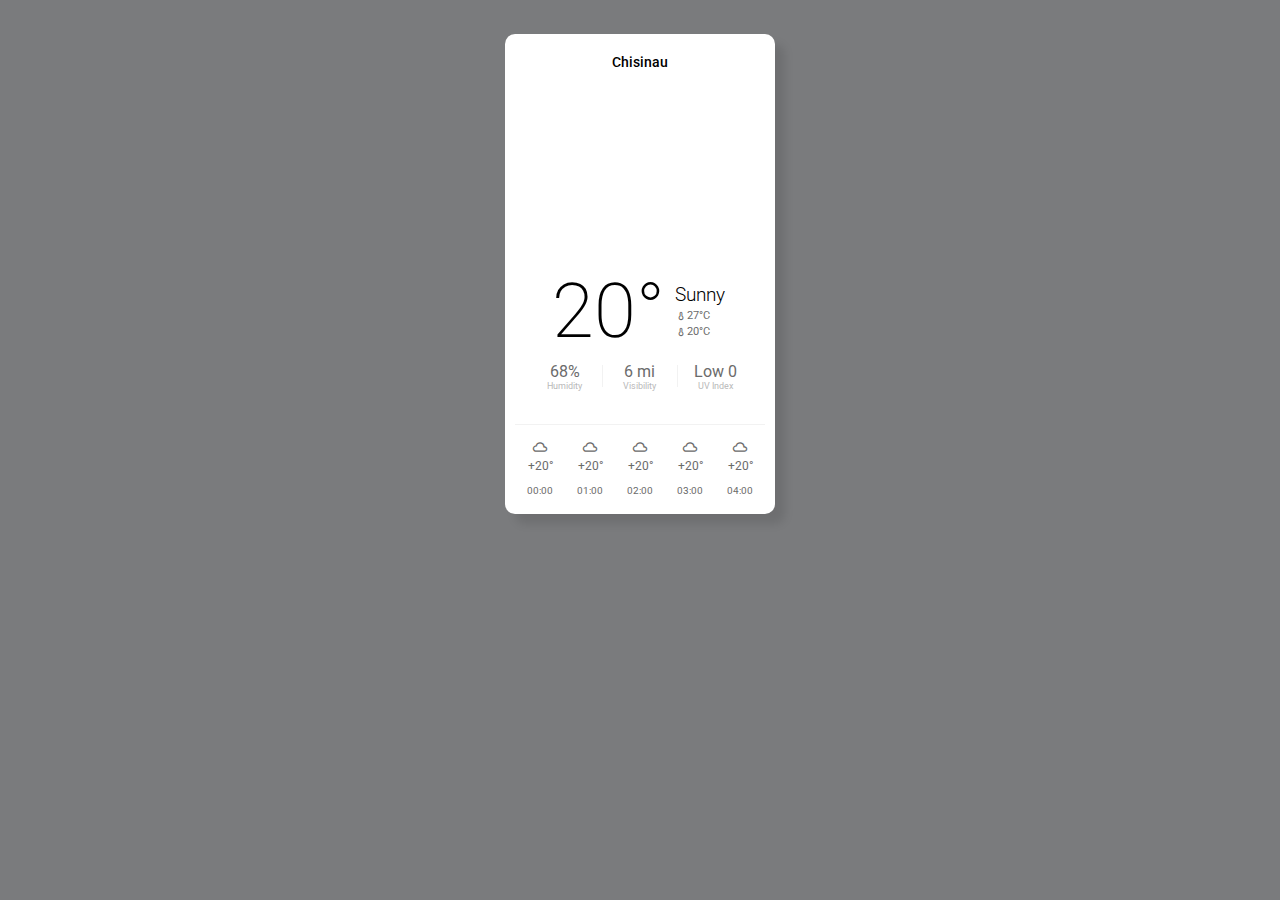
==== pages/weather.html @ 413cad7a "Created weather card" ====
<!DOCTYPE html>
<html lang="en">
<head>
    <meta charset="UTF-8">
    <meta name="viewport" content="width=device-width, initial-scale=1.0">
    <title>Weather</title>
    <link rel="shortcut icon" href="../assets/images/logo-white.png" />
    <link rel="stylesheet" href="../assets/css/style.css">
    <link rel="preconnect" href="https://fonts.googleapis.com">
    <link rel="preconnect" href="https://fonts.gstatic.com" crossorigin>
    <link href="https://fonts.googleapis.com/css2?family=Inter:wght@100..900&family=Roboto:ital,wght@0,100;0,300;0,400;0,500;0,700;0,900;1,100;1,300;1,400;1,500;1,700;1,900&display=swap" rel="stylesheet">
    <link rel="stylesheet" href="https://fonts.googleapis.com/css2?family=Material+Symbols+Outlined:opsz,wght,FILL,GRAD@24,400,0,0" />
</head>
<body>
    <div class="cards">
        <div class="card">
            <div class="city">
                Chisinau
            </div>
            <div class="main-info">
                <div class="current-temperature">20°</div>
                <div class="day-temperature">
                    <div class="weather-condition">Sunny</div>
                    <div class="temperature">
                        <span class="material-symbols-outlined">
                            thermometer 
                        </span>
                        <p>27°C</p>
                    </div>
                    <div class="temperature">
                        <span class="material-symbols-outlined">thermometer</span>
                        <p>20°C</p>
                    </div>
                </div>
            </div>
            <div class="additional-info">
                <div class="weather-detail">
                    <p>68%</p>
                    <h3>Humidity</h3>
                </div>
                <div class="vertical-line"></div>
                <div class="weather-detail">
                    <p>6 mi</p>
                    <h3>Visibility</h3>
                </div>
                <div class="vertical-line"></div>
                <div class="weather-detail">
                    <p>Low 0</p>
                    <h3>UV Index</h3>
                </div>
            </div>
            <div class="horizontal-line"></div>
            <div class="scrolling-line">
                <div class="temperature-clock">
                    <span class="material-symbols-outlined">cloud</span>
                    <p>+20°</p>
                    <h4>00:00</h4>
                </div>
                <div class="temperature-clock">
                    <span class="material-symbols-outlined">cloud</span>
                    <p>+20°</p>
                    <h4>01:00</h4>
                </div>
                <div class="temperature-clock">
                    <span class="material-symbols-outlined">cloud</span>
                    <p>+20°</p>
                    <h4>02:00</h4>
                </div>
                <div class="temperature-clock">
                    <span class="material-symbols-outlined">cloud</span>
                    <p>+20°</p>
                    <h4>03:00</h4>
                </div>
                <div class="temperature-clock">
                    <span class="material-symbols-outlined">cloud</span>
                    <p>+20°</p>
                    <h4>04:00</h4>
                </div>
                <div class="temperature-clock">
                    <span class="material-symbols-outlined">cloud</span>
                    <p>+20°</p>
                    <h4>05:00</h4>
                </div>
                <div class="temperature-clock">
                    <span class="material-symbols-outlined">cloud</span>
                    <p>+20°</p>
                    <h4>06:00</h4>
                </div>
                <div class="temperature-clock">
                    <span class="material-symbols-outlined">cloud</span>
                    <p>+20°</p>
                    <h4>07:00</h4>
                </div>
                <div class="temperature-clock">
                    <span class="material-symbols-outlined">cloud</span>
                    <p>+20°</p>
                    <h4>08:00</h4>
                </div>
                <div class="temperature-clock">
                    <span class="material-symbols-outlined">cloud</span>
                    <p>+20°</p>
                    <h4>09:00</h4>
                </div>
                <div class="temperature-clock">
                    <span class="material-symbols-outlined">cloud</span>
                    <p>+20°</p>
                    <h4>10:00</h4>
                </div>
                <div class="temperature-clock">
                    <span class="material-symbols-outlined">cloud</span>
                    <p>+20°</p>
                    <h4>11:00</h4>
                </div>
                <div class="temperature-clock">
                    <span class="material-symbols-outlined">cloud</span>
                    <p>+20°</p>
                    <h4>12:00</h4>
                </div>
                <div class="temperature-clock">
                    <span class="material-symbols-outlined">cloud</span>
                    <p>+20°</p>
                    <h4>13:00</h4>
                </div>
                <div class="temperature-clock">
                    <span class="material-symbols-outlined">cloud</span>
                    <p>+20°</p>
                    <h4>14:00</h4>
                </div>
                <div class="temperature-clock">
                    <span class="material-symbols-outlined">cloud</span>
                    <p>+20°</p>
                    <h4>15:00</h4>
                </div>
                <div class="temperature-clock">
                    <span class="material-symbols-outlined">cloud</span>
                    <p>+20°</p>
                    <h4>16:00</h4>
                </div>
                <div class="temperature-clock">
                    <span class="material-symbols-outlined">cloud</span>
                    <p>+20°</p>
                    <h4>17:00</h4>
                </div>
                <div class="temperature-clock">
                    <span class="material-symbols-outlined">cloud</span>
                    <p>+20°</p>
                    <h4>18:00</h4>
                </div>
                <div class="temperature-clock">
                    <span class="material-symbols-outlined">cloud</span>
                    <p>+20°</p>
                    <h4>19:00</h4>
                </div>
                <div class="temperature-clock">
                    <span class="material-symbols-outlined">cloud</span>
                    <p>+20°</p>
                    <h4>20:00</h4>
                </div>
                <div class="temperature-clock">
                    <span class="material-symbols-outlined">cloudy_snowing</span>
                    <p>-20°</p>
                    <h4>NOW</h4>
                </div>
                <div class="temperature-clock">
                    <span class="material-symbols-outlined">cloud</span>
                    <p>+20°</p>
                    <h4>22:00</h4>
                </div>
                <div class="temperature-clock">
                    <span class="material-symbols-outlined">cloud</span>
                    <p>+20°</p>
                    <h4>23:00</h4>
                </div>
            </div>
        </div>
    </div>
</body>
</html>
---- assets/css/style.css ----
* {
    font-family: "Roboto", sans-serif;
    font-weight: 200;
    font-style: normal;
}

body {
    background-color: rgb(122, 123, 125);
}

body, p, h3, h4 {
    margin: 0;
}

.cards {
    display: flex;
    justify-content: center;
    align-items: center;
}

.card {
    margin: 34px 28px 0;
    width: 250px;
    height: 460px;
    padding: 10px;
    border-radius: 10px;
    text-align: center;
    box-shadow: 10px 10px 10px rgba(0, 0, 0, 0.1);;
    background-color: rgb(255, 255, 255);
    transition: transform 0.3s ease-in-out;
}

.card:hover {
    transform: scale(1.05);
}

.city {
    margin-top: 10px;
    font-weight: 500;
    font-size: 14px;
}

.main-info {
    margin-top: 196px;
    height: 90px;
    display: flex;
    justify-content: center;
    align-items: center;
    width: 100%;
}

.current-temperature {
    width: 60%;
    margin-right: 4%;
    display: inline-block;
    font-size: 76px;
    text-align: right;
}

.day-temperature {
    width: 36%;
    height: 100%;
    display: inline-block;
    text-align: left;
}

.weather-condition {
    margin-top: 17px;
    font-size: 19px;
    font-weight: 300;
}

.temperature {
    margin-top: 3px;
    display: flex;
    justify-content: left;
    align-items: center;
    color: rgb(107, 107, 107);
}

.temperature span {
    font-size: 12px;
}

.temperature p {
    font-weight: 400;
    font-size: 11px;
}

.additional-info {
    height: 30px;
    padding: 5px;
    display: flex;
    justify-content: center;
    align-items: center;
}

.weather-detail {
    width: 31%;
}

.weather-detail p {
    font-size: 16px;
    font-weight: 400;
    color: rgb(107, 107, 107);
}

.weather-detail h3 {
    font-size: 9px;
    font-weight: 400;
    color: rgb(185, 185, 185);
}

.vertical-line {
    width: 1px;
    height: 75%;
    background-color: rgb(242, 242, 242);
}

.horizontal-line {
    width: 100%;
    height: 1px;
    margin-top: 28px;
    background-color: rgb(242, 242, 242);
}

.scrolling-line {
    margin-top: 14px;
    display: flex;
    overflow-x: scroll;
    white-space: nowrap;
    color: rgb(107, 107, 107);
    scrollbar-width: thin;
    scrollbar-color: transparent transparent;
}

.scrolling-line::-webkit-scrollbar {
    width: 12px;
}

.scrolling-line::-webkit-scrollbar-track {
    background-color: transparent; 
}

.scrolling-line::-webkit-scrollbar-thumb {
    background-color: transparent; 
}

.temperature-clock {
    min-width: 40px;
    margin: 0 5px;
}

.temperature-clock span {
    font-size: 16px;
}

.temperature-clock p {
    font-size: 12px;
    font-weight: 400;
}

.temperature-clock h4 {
    margin-top: 12px;
    font-size: 10px;
    font-weight: 400;
}
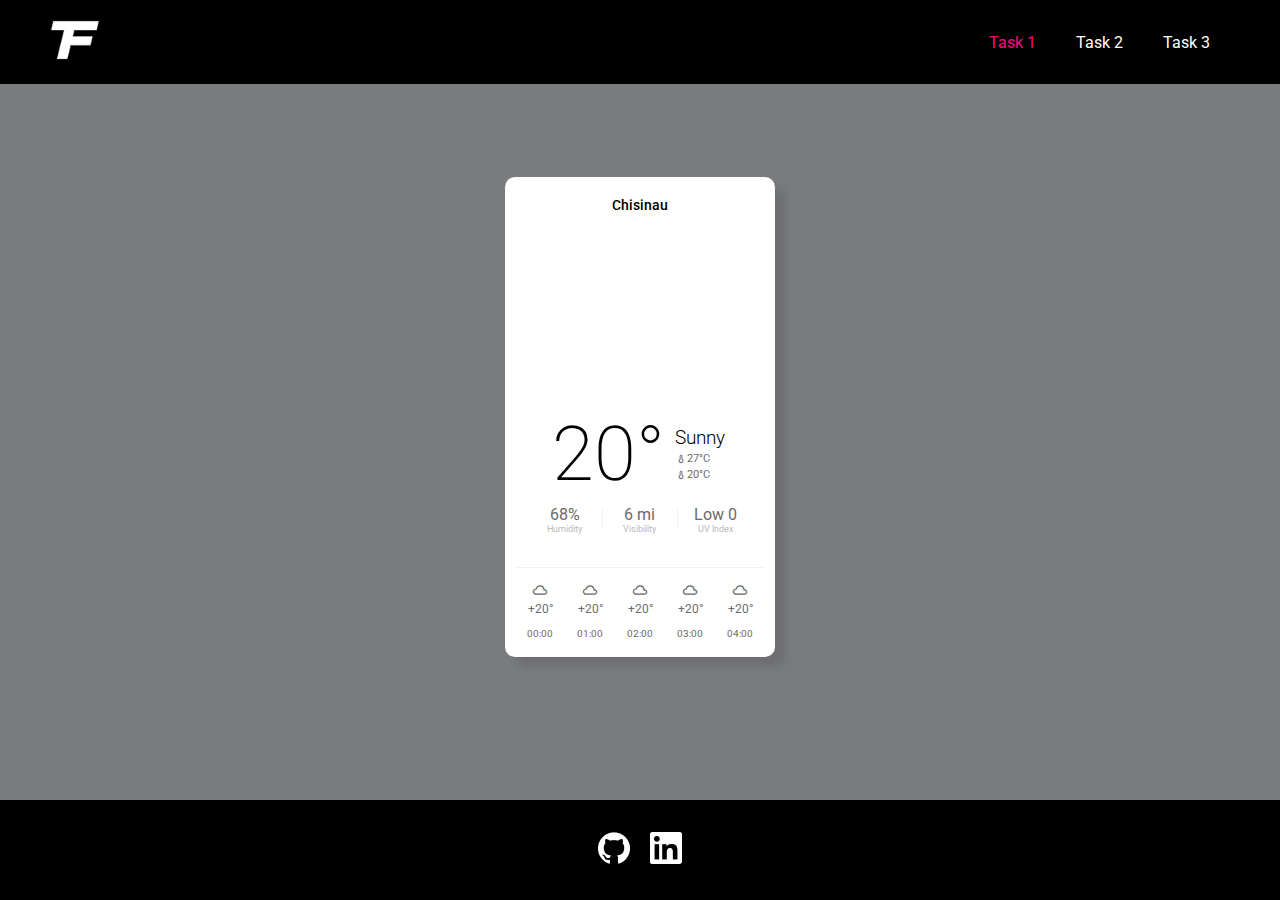
==== commit 54525c60: "Added headers and footers" ====
--- a/pages/weather.html
+++ b/pages/weather.html
@@ -6,173 +6,203 @@
     <title>Weather</title>
     <link rel="shortcut icon" href="../assets/images/logo-white.png" />
     <link rel="stylesheet" href="../assets/css/style.css">
+    <link rel="stylesheet" href="../assets/css/weather-stule.css">
+    <link rel="stylesheet" href="../assets/css/weather-card.css">
     <link rel="preconnect" href="https://fonts.googleapis.com">
     <link rel="preconnect" href="https://fonts.gstatic.com" crossorigin>
     <link href="https://fonts.googleapis.com/css2?family=Inter:wght@100..900&family=Roboto:ital,wght@0,100;0,300;0,400;0,500;0,700;0,900;1,100;1,300;1,400;1,500;1,700;1,900&display=swap" rel="stylesheet">
     <link rel="stylesheet" href="https://fonts.googleapis.com/css2?family=Material+Symbols+Outlined:opsz,wght,FILL,GRAD@24,400,0,0" />
 </head>
 <body>
-    <div class="cards">
-        <div class="card">
-            <div class="city">
-                Chisinau
-            </div>
-            <div class="main-info">
-                <div class="current-temperature">20°</div>
-                <div class="day-temperature">
-                    <div class="weather-condition">Sunny</div>
-                    <div class="temperature">
-                        <span class="material-symbols-outlined">
-                            thermometer 
-                        </span>
-                        <p>27°C</p>
-                    </div>
-                    <div class="temperature">
-                        <span class="material-symbols-outlined">thermometer</span>
-                        <p>20°C</p>
-                    </div>
-                </div>
-            </div>
-            <div class="additional-info">
-                <div class="weather-detail">
-                    <p>68%</p>
-                    <h3>Humidity</h3>
-                </div>
-                <div class="vertical-line"></div>
-                <div class="weather-detail">
-                    <p>6 mi</p>
-                    <h3>Visibility</h3>
-                </div>
-                <div class="vertical-line"></div>
-                <div class="weather-detail">
-                    <p>Low 0</p>
-                    <h3>UV Index</h3>
-                </div>
-            </div>
-            <div class="horizontal-line"></div>
-            <div class="scrolling-line">
-                <div class="temperature-clock">
-                    <span class="material-symbols-outlined">cloud</span>
-                    <p>+20°</p>
-                    <h4>00:00</h4>
-                </div>
-                <div class="temperature-clock">
-                    <span class="material-symbols-outlined">cloud</span>
-                    <p>+20°</p>
-                    <h4>01:00</h4>
-                </div>
-                <div class="temperature-clock">
-                    <span class="material-symbols-outlined">cloud</span>
-                    <p>+20°</p>
-                    <h4>02:00</h4>
-                </div>
-                <div class="temperature-clock">
-                    <span class="material-symbols-outlined">cloud</span>
-                    <p>+20°</p>
-                    <h4>03:00</h4>
-                </div>
-                <div class="temperature-clock">
-                    <span class="material-symbols-outlined">cloud</span>
-                    <p>+20°</p>
-                    <h4>04:00</h4>
-                </div>
-                <div class="temperature-clock">
-                    <span class="material-symbols-outlined">cloud</span>
-                    <p>+20°</p>
-                    <h4>05:00</h4>
-                </div>
-                <div class="temperature-clock">
-                    <span class="material-symbols-outlined">cloud</span>
-                    <p>+20°</p>
-                    <h4>06:00</h4>
-                </div>
-                <div class="temperature-clock">
-                    <span class="material-symbols-outlined">cloud</span>
-                    <p>+20°</p>
-                    <h4>07:00</h4>
-                </div>
-                <div class="temperature-clock">
-                    <span class="material-symbols-outlined">cloud</span>
-                    <p>+20°</p>
-                    <h4>08:00</h4>
-                </div>
-                <div class="temperature-clock">
-                    <span class="material-symbols-outlined">cloud</span>
-                    <p>+20°</p>
-                    <h4>09:00</h4>
-                </div>
-                <div class="temperature-clock">
-                    <span class="material-symbols-outlined">cloud</span>
-                    <p>+20°</p>
-                    <h4>10:00</h4>
-                </div>
-                <div class="temperature-clock">
-                    <span class="material-symbols-outlined">cloud</span>
-                    <p>+20°</p>
-                    <h4>11:00</h4>
-                </div>
-                <div class="temperature-clock">
-                    <span class="material-symbols-outlined">cloud</span>
-                    <p>+20°</p>
-                    <h4>12:00</h4>
-                </div>
-                <div class="temperature-clock">
-                    <span class="material-symbols-outlined">cloud</span>
-                    <p>+20°</p>
-                    <h4>13:00</h4>
-                </div>
-                <div class="temperature-clock">
-                    <span class="material-symbols-outlined">cloud</span>
-                    <p>+20°</p>
-                    <h4>14:00</h4>
-                </div>
-                <div class="temperature-clock">
-                    <span class="material-symbols-outlined">cloud</span>
-                    <p>+20°</p>
-                    <h4>15:00</h4>
-                </div>
-                <div class="temperature-clock">
-                    <span class="material-symbols-outlined">cloud</span>
-                    <p>+20°</p>
-                    <h4>16:00</h4>
-                </div>
-                <div class="temperature-clock">
-                    <span class="material-symbols-outlined">cloud</span>
-                    <p>+20°</p>
-                    <h4>17:00</h4>
-                </div>
-                <div class="temperature-clock">
-                    <span class="material-symbols-outlined">cloud</span>
-                    <p>+20°</p>
-                    <h4>18:00</h4>
-                </div>
-                <div class="temperature-clock">
-                    <span class="material-symbols-outlined">cloud</span>
-                    <p>+20°</p>
-                    <h4>19:00</h4>
-                </div>
-                <div class="temperature-clock">
-                    <span class="material-symbols-outlined">cloud</span>
-                    <p>+20°</p>
-                    <h4>20:00</h4>
-                </div>
-                <div class="temperature-clock">
-                    <span class="material-symbols-outlined">cloudy_snowing</span>
-                    <p>-20°</p>
-                    <h4>NOW</h4>
-                </div>
-                <div class="temperature-clock">
-                    <span class="material-symbols-outlined">cloud</span>
-                    <p>+20°</p>
-                    <h4>22:00</h4>
-                </div>
-                <div class="temperature-clock">
-                    <span class="material-symbols-outlined">cloud</span>
-                    <p>+20°</p>
-                    <h4>23:00</h4>
+    <header>
+        <div class="content">
+            <div class="logo">
+                <a href="../index.html">
+                    <img width="50px" src="../assets/images/logo-white.png" alt="">
+                </a>
+            </div>
+            <div class="tasks">
+                <a class="button-1 active" href="">Task 1</a>
+                <a class="button-1" href="composition-of-the-groups-of-the-world-сhampionship-2022.html">Task 2</a>
+                <a class="button-1" href="https://fedotick.github.io/BMWM8/" target="_blank" rel="noopener noreferrer">Task 3</a>
+            </div>
+        </div>
+    </header>
+    <div class="content center">
+        <div class="cards">
+            <div class="card">
+                <div class="city">
+                    Chisinau
+                </div>
+                <div class="main-info">
+                    <div class="current-temperature">20°</div>
+                    <div class="day-temperature">
+                        <div class="weather-condition">Sunny</div>
+                        <div class="temperature">
+                            <span class="material-symbols-outlined">
+                                thermometer 
+                            </span>
+                            <p>27°C</p>
+                        </div>
+                        <div class="temperature">
+                            <span class="material-symbols-outlined">thermometer</span>
+                            <p>20°C</p>
+                        </div>
+                    </div>
+                </div>
+                <div class="additional-info">
+                    <div class="weather-detail">
+                        <p>68%</p>
+                        <h3>Humidity</h3>
+                    </div>
+                    <div class="vertical-line"></div>
+                    <div class="weather-detail">
+                        <p>6 mi</p>
+                        <h3>Visibility</h3>
+                    </div>
+                    <div class="vertical-line"></div>
+                    <div class="weather-detail">
+                        <p>Low 0</p>
+                        <h3>UV Index</h3>
+                    </div>
+                </div>
+                <div class="horizontal-line"></div>
+                <div class="scrolling-line">
+                    <div class="temperature-clock">
+                        <span class="material-symbols-outlined">cloud</span>
+                        <p>+20°</p>
+                        <h4>00:00</h4>
+                    </div>
+                    <div class="temperature-clock">
+                        <span class="material-symbols-outlined">cloud</span>
+                        <p>+20°</p>
+                        <h4>01:00</h4>
+                    </div>
+                    <div class="temperature-clock">
+                        <span class="material-symbols-outlined">cloud</span>
+                        <p>+20°</p>
+                        <h4>02:00</h4>
+                    </div>
+                    <div class="temperature-clock">
+                        <span class="material-symbols-outlined">cloud</span>
+                        <p>+20°</p>
+                        <h4>03:00</h4>
+                    </div>
+                    <div class="temperature-clock">
+                        <span class="material-symbols-outlined">cloud</span>
+                        <p>+20°</p>
+                        <h4>04:00</h4>
+                    </div>
+                    <div class="temperature-clock">
+                        <span class="material-symbols-outlined">cloud</span>
+                        <p>+20°</p>
+                        <h4>05:00</h4>
+                    </div>
+                    <div class="temperature-clock">
+                        <span class="material-symbols-outlined">cloud</span>
+                        <p>+20°</p>
+                        <h4>06:00</h4>
+                    </div>
+                    <div class="temperature-clock">
+                        <span class="material-symbols-outlined">cloud</span>
+                        <p>+20°</p>
+                        <h4>07:00</h4>
+                    </div>
+                    <div class="temperature-clock">
+                        <span class="material-symbols-outlined">cloud</span>
+                        <p>+20°</p>
+                        <h4>08:00</h4>
+                    </div>
+                    <div class="temperature-clock">
+                        <span class="material-symbols-outlined">cloud</span>
+                        <p>+20°</p>
+                        <h4>09:00</h4>
+                    </div>
+                    <div class="temperature-clock">
+                        <span class="material-symbols-outlined">cloud</span>
+                        <p>+20°</p>
+                        <h4>10:00</h4>
+                    </div>
+                    <div class="temperature-clock">
+                        <span class="material-symbols-outlined">cloud</span>
+                        <p>+20°</p>
+                        <h4>11:00</h4>
+                    </div>
+                    <div class="temperature-clock">
+                        <span class="material-symbols-outlined">cloud</span>
+                        <p>+20°</p>
+                        <h4>12:00</h4>
+                    </div>
+                    <div class="temperature-clock">
+                        <span class="material-symbols-outlined">cloud</span>
+                        <p>+20°</p>
+                        <h4>13:00</h4>
+                    </div>
+                    <div class="temperature-clock">
+                        <span class="material-symbols-outlined">cloud</span>
+                        <p>+20°</p>
+                        <h4>14:00</h4>
+                    </div>
+                    <div class="temperature-clock">
+                        <span class="material-symbols-outlined">cloud</span>
+                        <p>+20°</p>
+                        <h4>15:00</h4>
+                    </div>
+                    <div class="temperature-clock">
+                        <span class="material-symbols-outlined">cloud</span>
+                        <p>+20°</p>
+                        <h4>16:00</h4>
+                    </div>
+                    <div class="temperature-clock">
+                        <span class="material-symbols-outlined">cloud</span>
+                        <p>+20°</p>
+                        <h4>17:00</h4>
+                    </div>
+                    <div class="temperature-clock">
+                        <span class="material-symbols-outlined">cloud</span>
+                        <p>+20°</p>
+                        <h4>18:00</h4>
+                    </div>
+                    <div class="temperature-clock">
+                        <span class="material-symbols-outlined">cloud</span>
+                        <p>+20°</p>
+                        <h4>19:00</h4>
+                    </div>
+                    <div class="temperature-clock">
+                        <span class="material-symbols-outlined">cloud</span>
+                        <p>+20°</p>
+                        <h4>20:00</h4>
+                    </div>
+                    <div class="temperature-clock">
+                        <span class="material-symbols-outlined">cloudy_snowing</span>
+                        <p>-20°</p>
+                        <h4>NOW</h4>
+                    </div>
+                    <div class="temperature-clock">
+                        <span class="material-symbols-outlined">cloud</span>
+                        <p>+20°</p>
+                        <h4>22:00</h4>
+                    </div>
+                    <div class="temperature-clock">
+                        <span class="material-symbols-outlined">cloud</span>
+                        <p>+20°</p>
+                        <h4>23:00</h4>
+                    </div>
                 </div>
             </div>
         </div>
     </div>
+    <footer>
+        <div class="content center">
+            <div class="links">
+                <a href="https://github.com/fedotick" target="_blank" rel="noopener noreferrer">
+                    <img src="../assets/images/social-media-icons/github-white.png" alt="GitHub">
+                </a>
+                <a href="https://www.linkedin.com/in/fe-dot/" target="_blank" rel="noopener noreferrer">
+                    <img src="../assets/images/social-media-icons/linkedin-white.png" alt="LinkedIn">
+                </a>
+            </div>
+        </div>
+    </footer>
 </body>
 </html>--- a/assets/css/style.css
+++ b/assets/css/style.css
@@ -1,167 +1,116 @@
-* {
-    font-family: "Roboto", sans-serif;
-    font-weight: 200;
-    font-style: normal;
-}
+/* <link rel="preconnect" href="https://fonts.googleapis.com">
+<link rel="preconnect" href="https://fonts.gstatic.com" crossorigin>
+<link href="https://fonts.googleapis.com/css2?family=Inter:wght@100..900&family=Roboto:ital,wght@0,100;0,300;0,400;0,500;0,700;0,900;1,100;1,300;1,400;1,500;1,700;1,900&display=swap" rel="stylesheet"> */
 
 body {
-    background-color: rgb(122, 123, 125);
-}
-
-body, p, h3, h4 {
+    display: flex;
+    flex-direction: column;
+    min-height: 100vh;
     margin: 0;
 }
 
-.cards {
+header {
+    position: fixed;
+    top: 0;
+    width: 100%;
+    height: 84px;
+    background-color: black;
+}
+
+.content {
+    width: 1180px;
+    height: 100%;
+    margin: auto;
     display: flex;
-    justify-content: center;
     align-items: center;
 }
 
-.card {
-    margin: 34px 28px 0;
-    width: 250px;
-    height: 460px;
-    padding: 10px;
-    border-radius: 10px;
-    text-align: center;
-    box-shadow: 10px 10px 10px rgba(0, 0, 0, 0.1);;
-    background-color: rgb(255, 255, 255);
-    transition: transform 0.3s ease-in-out;
+.content.center {
+    justify-content: center;
 }
 
-.card:hover {
-    transform: scale(1.05);
+.logo {
+    width: 50px;
 }
 
-.city {
-    margin-top: 10px;
-    font-weight: 500;
-    font-size: 14px;
-}
-
-.main-info {
-    margin-top: 196px;
-    height: 90px;
+.tasks {
+    width: 1130px;
+    height: 100%;
     display: flex;
-    justify-content: center;
-    align-items: center;
-    width: 100%;
-}
-
-.current-temperature {
-    width: 60%;
-    margin-right: 4%;
-    display: inline-block;
-    font-size: 76px;
-    text-align: right;
-}
-
-.day-temperature {
-    width: 36%;
-    height: 100%;
-    display: inline-block;
-    text-align: left;
-}
-
-.weather-condition {
-    margin-top: 17px;
-    font-size: 19px;
-    font-weight: 300;
-}
-
-.temperature {
-    margin-top: 3px;
-    display: flex;
-    justify-content: left;
-    align-items: center;
-    color: rgb(107, 107, 107);
-}
-
-.temperature span {
-    font-size: 12px;
-}
-
-.temperature p {
-    font-weight: 400;
-    font-size: 11px;
-}
-
-.additional-info {
-    height: 30px;
-    padding: 5px;
-    display: flex;
-    justify-content: center;
+    justify-content: flex-end;
     align-items: center;
 }
 
-.weather-detail {
-    width: 31%;
+.button-1 {
+    font-family: "Roboto", sans-serif;
+    display: flex;
+    align-items: center;
+    padding: 20px;
+    height: calc(100% - 40px);
+    text-decoration: none;
+    color: rgb(255, 255, 255);
+    transition: all 0.1s ease-in-out;
 }
 
-.weather-detail p {
-    font-size: 16px;
-    font-weight: 400;
-    color: rgb(107, 107, 107);
+.button-1:hover {
+    height: calc(100% - 45px);
+    background-color: rgba(255, 255, 255, 0.1);
+    border-bottom: 5px solid rgb(255, 6, 125);
 }
 
-.weather-detail h3 {
-    font-size: 9px;
-    font-weight: 400;
-    color: rgb(185, 185, 185);
+.button-1.active {
+    color: rgb(255, 6, 125);
+    height: calc(100% - 45px);
 }
 
-.vertical-line {
-    width: 1px;
-    height: 75%;
-    background-color: rgb(242, 242, 242);
+.buttons {
+    width: 100%;
+    justify-content: center;
+    display: flex;
 }
 
-.horizontal-line {
-    width: 100%;
-    height: 1px;
-    margin-top: 28px;
-    background-color: rgb(242, 242, 242);
+.button-2 {
+    font-family: "Roboto", sans-serif;
+    padding: 15px 70px;
+    border-radius: 100px;
+    color: rgb(0, 0, 0);
+    box-shadow: inset 0 0 0 1px rgb(0, 0, 0);
+    display: flex;
+    align-items: center;
+    justify-content: center;
+    text-decoration: none;
+    font-size: 18px;
+    margin: 0 25px;
+    transition: all 0.1s ease-in-out;
 }
 
-.scrolling-line {
-    margin-top: 14px;
-    display: flex;
-    overflow-x: scroll;
-    white-space: nowrap;
-    color: rgb(107, 107, 107);
-    scrollbar-width: thin;
-    scrollbar-color: transparent transparent;
+.button-2:hover {
+    font-weight: 600;
+    color: rgb(255, 6, 125);
+    box-shadow: inset 0 0 0 3px rgb(255, 6, 125);
 }
 
-.scrolling-line::-webkit-scrollbar {
-    width: 12px;
+footer {
+    background-color: rgb(0, 0, 0);
+    height: 100px;
 }
 
-.scrolling-line::-webkit-scrollbar-track {
-    background-color: transparent; 
+.links {
+    display: flex;
+    align-items: center;
+    justify-content: center;
 }
 
-.scrolling-line::-webkit-scrollbar-thumb {
-    background-color: transparent; 
+.links img {
+    width: 32px;
+    margin: 0 10px;
+    transition: all 0.1s ease-in-out;
 }
 
-.temperature-clock {
-    min-width: 40px;
-    margin: 0 5px;
+.links img:hover {
+    scale: 1.25;
 }
 
-.temperature-clock span {
-    font-size: 16px;
+.mrg-t-84 {
+    margin-top: 84px;
 }
-
-.temperature-clock p {
-    font-size: 12px;
-    font-weight: 400;
-}
-
-.temperature-clock h4 {
-    margin-top: 12px;
-    font-size: 10px;
-    font-weight: 400;
-}
--- a/assets/css/weather-stule.css
+++ b/assets/css/weather-stule.css
@@ -0,0 +1,10 @@
+body {
+    margin: 0;
+    background-color: rgb(122, 123, 125);
+}
+
+.cards {
+    display: flex;
+    justify-content: center;
+    align-items: center;
+}--- a/assets/css/weather-card.css
+++ b/assets/css/weather-card.css
@@ -0,0 +1,160 @@
+/* <link rel="preconnect" href="https://fonts.googleapis.com">
+<link rel="preconnect" href="https://fonts.gstatic.com" crossorigin>
+<link href="https://fonts.googleapis.com/css2?family=Inter:wght@100..900&family=Roboto:ital,wght@0,100;0,300;0,400;0,500;0,700;0,900;1,100;1,300;1,400;1,500;1,700;1,900&display=swap" rel="stylesheet"> */
+
+.card {
+    margin: 34px 28px 0;
+    width: 250px;
+    height: 460px;
+    padding: 10px;
+    border-radius: 10px;
+    font-family: "Roboto", sans-serif;
+    font-weight: 200;
+    font-style: normal;
+    text-align: center;
+    box-shadow: 10px 10px 10px rgba(0, 0, 0, 0.1);;
+    background-color: rgb(255, 255, 255);
+    transition: transform 0.3s ease-in-out;
+}
+
+.card p,
+.card h3,
+.card h4 {
+    margin: 0;
+}
+
+.card:hover {
+    transform: scale(1.05);
+}
+
+.city {
+    margin-top: 10px;
+    font-weight: 500;
+    font-size: 14px;
+}
+
+.main-info {
+    margin-top: 196px;
+    height: 90px;
+    display: flex;
+    justify-content: center;
+    align-items: center;
+    width: 100%;
+}
+
+.current-temperature {
+    width: 60%;
+    margin-right: 4%;
+    display: inline-block;
+    font-size: 76px;
+    text-align: right;
+}
+
+.day-temperature {
+    width: 36%;
+    height: 100%;
+    display: inline-block;
+    text-align: left;
+}
+
+.weather-condition {
+    margin-top: 17px;
+    font-size: 19px;
+    font-weight: 300;
+}
+
+.temperature {
+    margin-top: 3px;
+    display: flex;
+    justify-content: left;
+    align-items: center;
+    color: rgb(107, 107, 107);
+}
+
+.temperature span {
+    font-size: 12px;
+}
+
+.temperature p {
+    font-weight: 400;
+    font-size: 11px;
+}
+
+.additional-info {
+    height: 30px;
+    padding: 5px;
+    display: flex;
+    justify-content: center;
+    align-items: center;
+}
+
+.weather-detail {
+    width: 31%;
+}
+
+.weather-detail p {
+    font-size: 16px;
+    font-weight: 400;
+    color: rgb(107, 107, 107);
+}
+
+.weather-detail h3 {
+    font-size: 9px;
+    font-weight: 400;
+    color: rgb(185, 185, 185);
+}
+
+.vertical-line {
+    width: 1px;
+    height: 75%;
+    background-color: rgb(242, 242, 242);
+}
+
+.horizontal-line {
+    width: 100%;
+    height: 1px;
+    margin-top: 28px;
+    background-color: rgb(242, 242, 242);
+}
+
+.scrolling-line {
+    margin-top: 14px;
+    display: flex;
+    overflow-x: scroll;
+    white-space: nowrap;
+    color: rgb(107, 107, 107);
+    scrollbar-width: thin;
+    scrollbar-color: transparent transparent;
+}
+
+.scrolling-line::-webkit-scrollbar {
+    width: 12px;
+}
+
+.scrolling-line::-webkit-scrollbar-track {
+    background-color: transparent; 
+}
+
+.scrolling-line::-webkit-scrollbar-thumb {
+    background-color: transparent; 
+}
+
+.temperature-clock {
+    min-width: 40px;
+    margin: 0 5px;
+}
+
+.temperature-clock span {
+    font-size: 16px;
+}
+
+.temperature-clock p {
+    font-size: 12px;
+    font-weight: 400;
+}
+
+.temperature-clock h4 {
+    margin-top: 12px;
+    font-size: 10px;
+    font-weight: 400;
+}
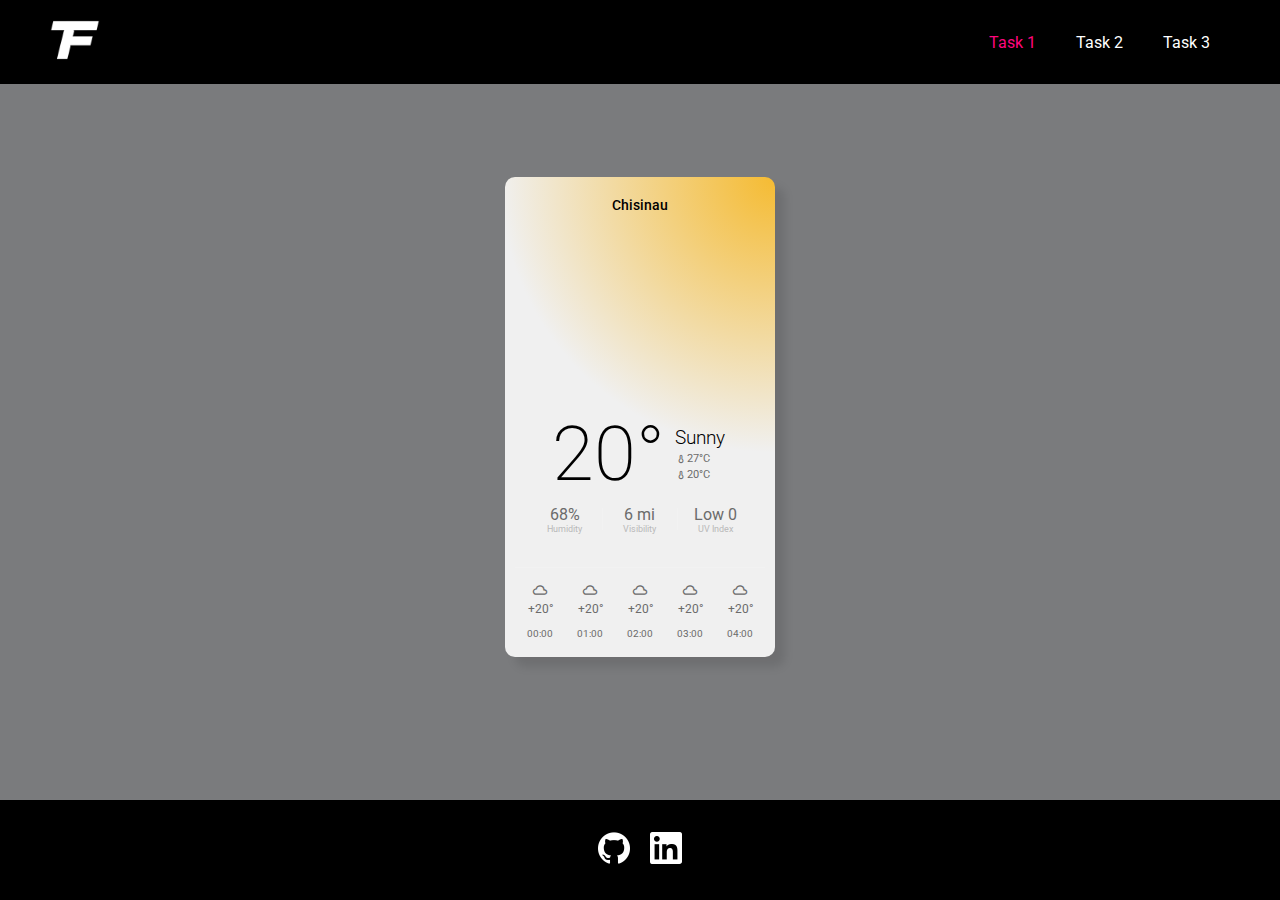
==== commit 01618c4e: "Added styles" ====
--- a/pages/weather.html
+++ b/pages/weather.html
@@ -30,7 +30,7 @@
     </header>
     <div class="content center">
         <div class="cards">
-            <div class="card">
+            <div class="card sunny">
                 <div class="city">
                     Chisinau
                 </div>
--- a/assets/css/style.css
+++ b/assets/css/style.css
@@ -22,6 +22,7 @@
     height: 100%;
     margin: auto;
     display: flex;
+    flex-wrap: wrap;
     align-items: center;
 }
 
--- a/assets/css/weather-card.css
+++ b/assets/css/weather-card.css
@@ -12,7 +12,7 @@
     font-weight: 200;
     font-style: normal;
     text-align: center;
-    box-shadow: 10px 10px 10px rgba(0, 0, 0, 0.1);;
+    box-shadow: 10px 10px 10px rgba(0, 0, 0, 0.1);
     background-color: rgb(255, 255, 255);
     transition: transform 0.3s ease-in-out;
 }
@@ -25,6 +25,7 @@
 
 .card:hover {
     transform: scale(1.05);
+    box-shadow: 0 0 10px rgba(0, 0, 0, 0);
 }
 
 .city {
@@ -158,3 +159,7 @@
     font-size: 10px;
     font-weight: 400;
 }
+
+.sunny {
+    background: radial-gradient(circle at 100% 0%, rgb(245, 187, 50), rgb(240, 240, 240) 50%);
+}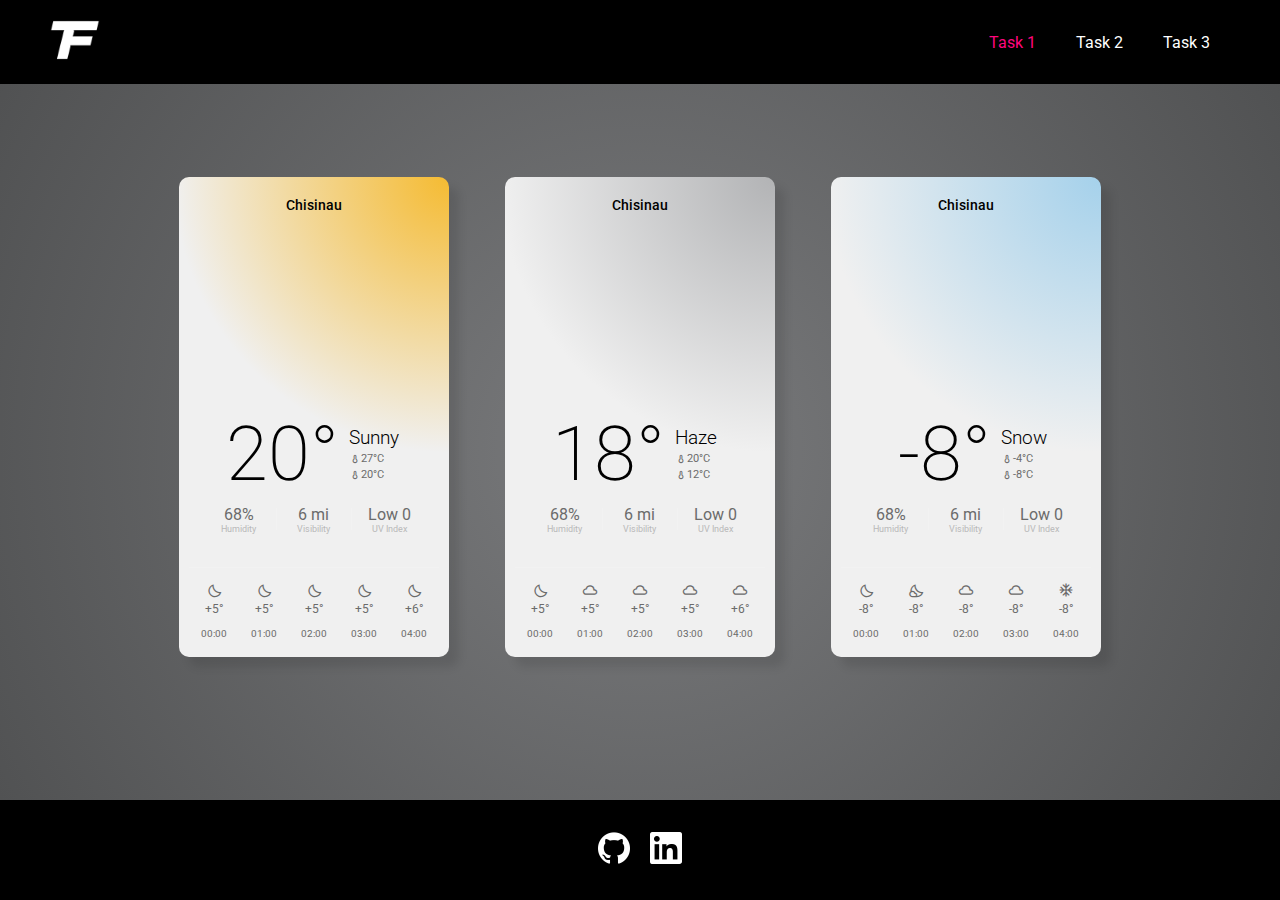
==== commit c4796703: "Added all information from the task" ====
--- a/pages/weather.html
+++ b/pages/weather.html
@@ -39,9 +39,7 @@
                     <div class="day-temperature">
                         <div class="weather-condition">Sunny</div>
                         <div class="temperature">
-                            <span class="material-symbols-outlined">
-                                thermometer 
-                            </span>
+                            <span class="material-symbols-outlined">thermometer</span>
                             <p>27°C</p>
                         </div>
                         <div class="temperature">
@@ -69,123 +67,439 @@
                 <div class="horizontal-line"></div>
                 <div class="scrolling-line">
                     <div class="temperature-clock">
-                        <span class="material-symbols-outlined">cloud</span>
-                        <p>+20°</p>
+                        <span class="material-symbols-outlined">clear_night</span>
+                        <p>+5°</p>
                         <h4>00:00</h4>
                     </div>
                     <div class="temperature-clock">
-                        <span class="material-symbols-outlined">cloud</span>
-                        <p>+20°</p>
+                        <span class="material-symbols-outlined">clear_night</span>
+                        <p>+5°</p>
                         <h4>01:00</h4>
                     </div>
                     <div class="temperature-clock">
-                        <span class="material-symbols-outlined">cloud</span>
-                        <p>+20°</p>
+                        <span class="material-symbols-outlined">clear_night</span>
+                        <p>+5°</p>
                         <h4>02:00</h4>
                     </div>
                     <div class="temperature-clock">
-                        <span class="material-symbols-outlined">cloud</span>
-                        <p>+20°</p>
+                        <span class="material-symbols-outlined">clear_night</span>
+                        <p>+5°</p>
                         <h4>03:00</h4>
                     </div>
                     <div class="temperature-clock">
-                        <span class="material-symbols-outlined">cloud</span>
-                        <p>+20°</p>
+                        <span class="material-symbols-outlined">clear_night</span>
+                        <p>+6°</p>
                         <h4>04:00</h4>
                     </div>
                     <div class="temperature-clock">
                         <span class="material-symbols-outlined">cloud</span>
-                        <p>+20°</p>
+                        <p>+6°</p>
                         <h4>05:00</h4>
                     </div>
                     <div class="temperature-clock">
                         <span class="material-symbols-outlined">cloud</span>
-                        <p>+20°</p>
+                        <p>+6°</p>
                         <h4>06:00</h4>
                     </div>
                     <div class="temperature-clock">
-                        <span class="material-symbols-outlined">cloud</span>
-                        <p>+20°</p>
+                        <span class="material-symbols-outlined">sunny</span>
+                        <p>+7°</p>
                         <h4>07:00</h4>
                     </div>
                     <div class="temperature-clock">
-                        <span class="material-symbols-outlined">cloud</span>
-                        <p>+20°</p>
+                        <span class="material-symbols-outlined">sunny</span>
+                        <p>+8°</p>
                         <h4>08:00</h4>
                     </div>
                     <div class="temperature-clock">
-                        <span class="material-symbols-outlined">cloud</span>
-                        <p>+20°</p>
+                        <span class="material-symbols-outlined">sunny</span>
+                        <p>+9°</p>
                         <h4>09:00</h4>
                     </div>
                     <div class="temperature-clock">
-                        <span class="material-symbols-outlined">cloud</span>
-                        <p>+20°</p>
+                        <span class="material-symbols-outlined">sunny</span>
+                        <p>+11°</p>
                         <h4>10:00</h4>
                     </div>
                     <div class="temperature-clock">
-                        <span class="material-symbols-outlined">cloud</span>
-                        <p>+20°</p>
+                        <span class="material-symbols-outlined">sunny</span>
+                        <p>+13°</p>
                         <h4>11:00</h4>
                     </div>
                     <div class="temperature-clock">
-                        <span class="material-symbols-outlined">cloud</span>
-                        <p>+20°</p>
+                        <span class="material-symbols-outlined">sunny</span>
+                        <p>+15°</p>
                         <h4>12:00</h4>
                     </div>
                     <div class="temperature-clock">
-                        <span class="material-symbols-outlined">cloud</span>
-                        <p>+20°</p>
+                        <span class="material-symbols-outlined">sunny</span>
+                        <p>+18°</p>
                         <h4>13:00</h4>
                     </div>
                     <div class="temperature-clock">
-                        <span class="material-symbols-outlined">cloud</span>
+                        <span class="material-symbols-outlined">sunny</span>
                         <p>+20°</p>
                         <h4>14:00</h4>
                     </div>
                     <div class="temperature-clock">
-                        <span class="material-symbols-outlined">cloud</span>
+                        <span class="material-symbols-outlined">sunny</span>
                         <p>+20°</p>
                         <h4>15:00</h4>
                     </div>
                     <div class="temperature-clock">
-                        <span class="material-symbols-outlined">cloud</span>
-                        <p>+20°</p>
+                        <span class="material-symbols-outlined">sunny</span>
+                        <p>+21°</p>
                         <h4>16:00</h4>
                     </div>
                     <div class="temperature-clock">
-                        <span class="material-symbols-outlined">cloud</span>
-                        <p>+20°</p>
+                        <span class="material-symbols-outlined">sunny</span>
+                        <p>+19°</p>
                         <h4>17:00</h4>
                     </div>
                     <div class="temperature-clock">
-                        <span class="material-symbols-outlined">cloud</span>
-                        <p>+20°</p>
+                        <span class="material-symbols-outlined">sunny</span>
+                        <p>+16°</p>
                         <h4>18:00</h4>
                     </div>
                     <div class="temperature-clock">
                         <span class="material-symbols-outlined">cloud</span>
-                        <p>+20°</p>
+                        <p>+15°</p>
                         <h4>19:00</h4>
                     </div>
                     <div class="temperature-clock">
                         <span class="material-symbols-outlined">cloud</span>
-                        <p>+20°</p>
+                        <p>+13°</p>
                         <h4>20:00</h4>
                     </div>
                     <div class="temperature-clock">
-                        <span class="material-symbols-outlined">cloudy_snowing</span>
-                        <p>-20°</p>
-                        <h4>NOW</h4>
-                    </div>
-                    <div class="temperature-clock">
-                        <span class="material-symbols-outlined">cloud</span>
-                        <p>+20°</p>
+                        <span class="material-symbols-outlined">clear_night</span>
+                        <p>+11°</p>
+                        <h4>21:00</h4>
+                    </div>
+                    <div class="temperature-clock">
+                        <span class="material-symbols-outlined">clear_night</span>
+                        <p>+8°</p>
                         <h4>22:00</h4>
                     </div>
                     <div class="temperature-clock">
-                        <span class="material-symbols-outlined">cloud</span>
-                        <p>+20°</p>
+                        <span class="material-symbols-outlined">clear_night</span>
+                        <p>+6°</p>
+                        <h4>23:00</h4>
+                    </div>
+                </div>
+            </div>
+            <div class="card haze">
+                <div class="city">
+                    Chisinau
+                </div>
+                <div class="main-info">
+                    <div class="current-temperature">18°</div>
+                    <div class="day-temperature">
+                        <div class="weather-condition">Haze</div>
+                        <div class="temperature">
+                            <span class="material-symbols-outlined">thermometer</span>
+                            <p>20°C</p>
+                        </div>
+                        <div class="temperature">
+                            <span class="material-symbols-outlined">thermometer</span>
+                            <p>12°C</p>
+                        </div>
+                    </div>
+                </div>
+                <div class="additional-info">
+                    <div class="weather-detail">
+                        <p>68%</p>
+                        <h3>Humidity</h3>
+                    </div>
+                    <div class="vertical-line"></div>
+                    <div class="weather-detail">
+                        <p>6 mi</p>
+                        <h3>Visibility</h3>
+                    </div>
+                    <div class="vertical-line"></div>
+                    <div class="weather-detail">
+                        <p>Low 0</p>
+                        <h3>UV Index</h3>
+                    </div>
+                </div>
+                <div class="horizontal-line"></div>
+                <div class="scrolling-line">
+                    <div class="temperature-clock">
+                        <span class="material-symbols-outlined">clear_night</span>
+                        <p>+5°</p>
+                        <h4>00:00</h4>
+                    </div>
+                    <div class="temperature-clock">
+                        <span class="material-symbols-outlined">cloud</span>
+                        <p>+5°</p>
+                        <h4>01:00</h4>
+                    </div>
+                    <div class="temperature-clock">
+                        <span class="material-symbols-outlined">cloud</span>
+                        <p>+5°</p>
+                        <h4>02:00</h4>
+                    </div>
+                    <div class="temperature-clock">
+                        <span class="material-symbols-outlined">cloud</span>
+                        <p>+5°</p>
+                        <h4>03:00</h4>
+                    </div>
+                    <div class="temperature-clock">
+                        <span class="material-symbols-outlined">cloud</span>
+                        <p>+6°</p>
+                        <h4>04:00</h4>
+                    </div>
+                    <div class="temperature-clock">
+                        <span class="material-symbols-outlined">cloud</span>
+                        <p>+6°</p>
+                        <h4>05:00</h4>
+                    </div>
+                    <div class="temperature-clock">
+                        <span class="material-symbols-outlined">cloud</span>
+                        <p>+6°</p>
+                        <h4>06:00</h4>
+                    </div>
+                    <div class="temperature-clock">
+                        <span class="material-symbols-outlined">cloud</span>
+                        <p>+6°</p>
+                        <h4>07:00</h4>
+                    </div>
+                    <div class="temperature-clock">
+                        <span class="material-symbols-outlined">cloud</span>
+                        <p>+6°</p>
+                        <h4>08:00</h4>
+                    </div>
+                    <div class="temperature-clock">
+                        <span class="material-symbols-outlined">partly_cloudy_day</span>
+                        <p>+7°</p>
+                        <h4>09:00</h4>
+                    </div>
+                    <div class="temperature-clock">
+                        <span class="material-symbols-outlined">partly_cloudy_day</span>
+                        <p>+8°</p>
+                        <h4>10:00</h4>
+                    </div>
+                    <div class="temperature-clock">
+                        <span class="material-symbols-outlined">partly_cloudy_day</span>
+                        <p>+9°</p>
+                        <h4>11:00</h4>
+                    </div>
+                    <div class="temperature-clock">
+                        <span class="material-symbols-outlined">partly_cloudy_day</span>
+                        <p>+13°</p>
+                        <h4>12:00</h4>
+                    </div>
+                    <div class="temperature-clock">
+                        <span class="material-symbols-outlined">partly_cloudy_day</span>
+                        <p>+16°</p>
+                        <h4>13:00</h4>
+                    </div>
+                    <div class="temperature-clock">
+                        <span class="material-symbols-outlined">sunny</span>
+                        <p>+18°</p>
+                        <h4>14:00</h4>
+                    </div>
+                    <div class="temperature-clock">
+                        <span class="material-symbols-outlined">partly_cloudy_day</span>
+                        <p>+16°</p>
+                        <h4>15:00</h4>
+                    </div>
+                    <div class="temperature-clock">
+                        <span class="material-symbols-outlined">partly_cloudy_day</span>
+                        <p>+14°</p>
+                        <h4>16:00</h4>
+                    </div>
+                    <div class="temperature-clock">
+                        <span class="material-symbols-outlined">partly_cloudy_day</span>
+                        <p>+12°</p>
+                        <h4>17:00</h4>
+                    </div>
+                    <div class="temperature-clock">
+                        <span class="material-symbols-outlined">partly_cloudy_day</span>
+                        <p>+9°</p>
+                        <h4>18:00</h4>
+                    </div>
+                    <div class="temperature-clock">
+                        <span class="material-symbols-outlined">cloud</span>
+                        <p>+7°</p>
+                        <h4>19:00</h4>
+                    </div>
+                    <div class="temperature-clock">
+                        <span class="material-symbols-outlined">cloud</span>
+                        <p>+7°</p>
+                        <h4>20:00</h4>
+                    </div>
+                    <div class="temperature-clock">
+                        <span class="material-symbols-outlined">clear_night</span>
+                        <p>+6°</p>
+                        <h4>21:00</h4>
+                    </div>
+                    <div class="temperature-clock">
+                        <span class="material-symbols-outlined">clear_night</span>
+                        <p>+5°</p>
+                        <h4>22:00</h4>
+                    </div>
+                    <div class="temperature-clock">
+                        <span class="material-symbols-outlined">clear_night</span>
+                        <p>+5°</p>
+                        <h4>23:00</h4>
+                    </div>
+                </div>
+            </div>
+            <div class="card snow">
+                <div class="city">
+                    Chisinau
+                </div>
+                <div class="main-info">
+                    <div class="current-temperature">-8°</div>
+                    <div class="day-temperature">
+                        <div class="weather-condition">Snow</div>
+                        <div class="temperature">
+                            <span class="material-symbols-outlined">thermometer</span>
+                            <p>-4°C</p>
+                        </div>
+                        <div class="temperature">
+                            <span class="material-symbols-outlined">thermometer</span>
+                            <p>-8°C</p>
+                        </div>
+                    </div>
+                </div>
+                <div class="additional-info">
+                    <div class="weather-detail">
+                        <p>68%</p>
+                        <h3>Humidity</h3>
+                    </div>
+                    <div class="vertical-line"></div>
+                    <div class="weather-detail">
+                        <p>6 mi</p>
+                        <h3>Visibility</h3>
+                    </div>
+                    <div class="vertical-line"></div>
+                    <div class="weather-detail">
+                        <p>Low 0</p>
+                        <h3>UV Index</h3>
+                    </div>
+                </div>
+                <div class="horizontal-line"></div>
+                <div class="scrolling-line">
+                    <div class="temperature-clock">
+                        <span class="material-symbols-outlined">clear_night</span>
+                        <p>-8°</p>
+                        <h4>00:00</h4>
+                    </div>
+                    <div class="temperature-clock">
+                        <span class="material-symbols-outlined">nights_stay</span>
+                        <p>-8°</p>
+                        <h4>01:00</h4>
+                    </div>
+                    <div class="temperature-clock">
+                        <span class="material-symbols-outlined">cloud</span>
+                        <p>-8°</p>
+                        <h4>02:00</h4>
+                    </div>
+                    <div class="temperature-clock">
+                        <span class="material-symbols-outlined">cloud</span>
+                        <p>-8°</p>
+                        <h4>03:00</h4>
+                    </div>
+                    <div class="temperature-clock">
+                        <span class="material-symbols-outlined">ac_unit</span>
+                        <p>-8°</p>
+                        <h4>04:00</h4>
+                    </div>
+                    <div class="temperature-clock">
+                        <span class="material-symbols-outlined">ac_unit</span>
+                        <p>-8°</p>
+                        <h4>05:00</h4>
+                    </div>
+                    <div class="temperature-clock">
+                        <span class="material-symbols-outlined">ac_unit</span>
+                        <p>-8°</p>
+                        <h4>06:00</h4>
+                    </div>
+                    <div class="temperature-clock">
+                        <span class="material-symbols-outlined">ac_unit</span>
+                        <p>-8°</p>
+                        <h4>07:00</h4>
+                    </div>
+                    <div class="temperature-clock">
+                        <span class="material-symbols-outlined">ac_unit</span>
+                        <p>-8°</p>
+                        <h4>08:00</h4>
+                    </div>
+                    <div class="temperature-clock">
+                        <span class="material-symbols-outlined">ac_unit</span>
+                        <p>-8°</p>
+                        <h4>09:00</h4>
+                    </div>
+                    <div class="temperature-clock">
+                        <span class="material-symbols-outlined">ac_unit</span>
+                        <p>-7°</p>
+                        <h4>10:00</h4>
+                    </div>
+                    <div class="temperature-clock">
+                        <span class="material-symbols-outlined">ac_unit</span>
+                        <p>-7°</p>
+                        <h4>11:00</h4>
+                    </div>
+                    <div class="temperature-clock">
+                        <span class="material-symbols-outlined">ac_unit</span>
+                        <p>-7°</p>
+                        <h4>12:00</h4>
+                    </div>
+                    <div class="temperature-clock">
+                        <span class="material-symbols-outlined">ac_unit</span>
+                        <p>-5°</p>
+                        <h4>13:00</h4>
+                    </div>
+                    <div class="temperature-clock">
+                        <span class="material-symbols-outlined">ac_unit</span>
+                        <p>-4°</p>
+                        <h4>14:00</h4>
+                    </div>
+                    <div class="temperature-clock">
+                        <span class="material-symbols-outlined">ac_unit</span>
+                        <p>-6°</p>
+                        <h4>15:00</h4>
+                    </div>
+                    <div class="temperature-clock">
+                        <span class="material-symbols-outlined">ac_unit</span>
+                        <p>-7°</p>
+                        <h4>16:00</h4>
+                    </div>
+                    <div class="temperature-clock">
+                        <span class="material-symbols-outlined">ac_unit</span>
+                        <p>-8°</p>
+                        <h4>17:00</h4>
+                    </div>
+                    <div class="temperature-clock">
+                        <span class="material-symbols-outlined">ac_unit</span>
+                        <p>-8°</p>
+                        <h4>18:00</h4>
+                    </div>
+                    <div class="temperature-clock">
+                        <span class="material-symbols-outlined">cloud</span>
+                        <p>-8°</p>
+                        <h4>19:00</h4>
+                    </div>
+                    <div class="temperature-clock">
+                        <span class="material-symbols-outlined">cloud</span>
+                        <p>-8°</p>
+                        <h4>20:00</h4>
+                    </div>
+                    <div class="temperature-clock">
+                        <span class="material-symbols-outlined">cloud</span>
+                        <p>-8°</p>
+                        <h4>21:00</h4>
+                    </div>
+                    <div class="temperature-clock">
+                        <span class="material-symbols-outlined">clear_night</span>
+                        <p>-8°</p>
+                        <h4>22:00</h4>
+                    </div>
+                    <div class="temperature-clock">
+                        <span class="material-symbols-outlined">clear_night</span>
+                        <p>-8°</p>
                         <h4>23:00</h4>
                     </div>
                 </div>
--- a/assets/css/weather-stule.css
+++ b/assets/css/weather-stule.css
@@ -1,6 +1,6 @@
 body {
     margin: 0;
-    background-color: rgb(122, 123, 125);
+    background: radial-gradient(circle, rgb(122, 123, 125), rgb(78, 79, 80));
 }
 
 .cards {
--- a/assets/css/weather-card.css
+++ b/assets/css/weather-card.css
@@ -25,7 +25,6 @@
 
 .card:hover {
     transform: scale(1.05);
-    box-shadow: 0 0 10px rgba(0, 0, 0, 0);
 }
 
 .city {
@@ -162,4 +161,12 @@
 
 .sunny {
     background: radial-gradient(circle at 100% 0%, rgb(245, 187, 50), rgb(240, 240, 240) 50%);
+}
+
+.haze {
+    background: radial-gradient(circle at 100% 0%, rgb(178, 179, 181), rgb(240, 240, 240) 50%);
+}
+
+.snow {
+    background: radial-gradient(circle at 100% 0%, rgb(165, 209, 235), rgb(240, 240, 240) 50%);
 }